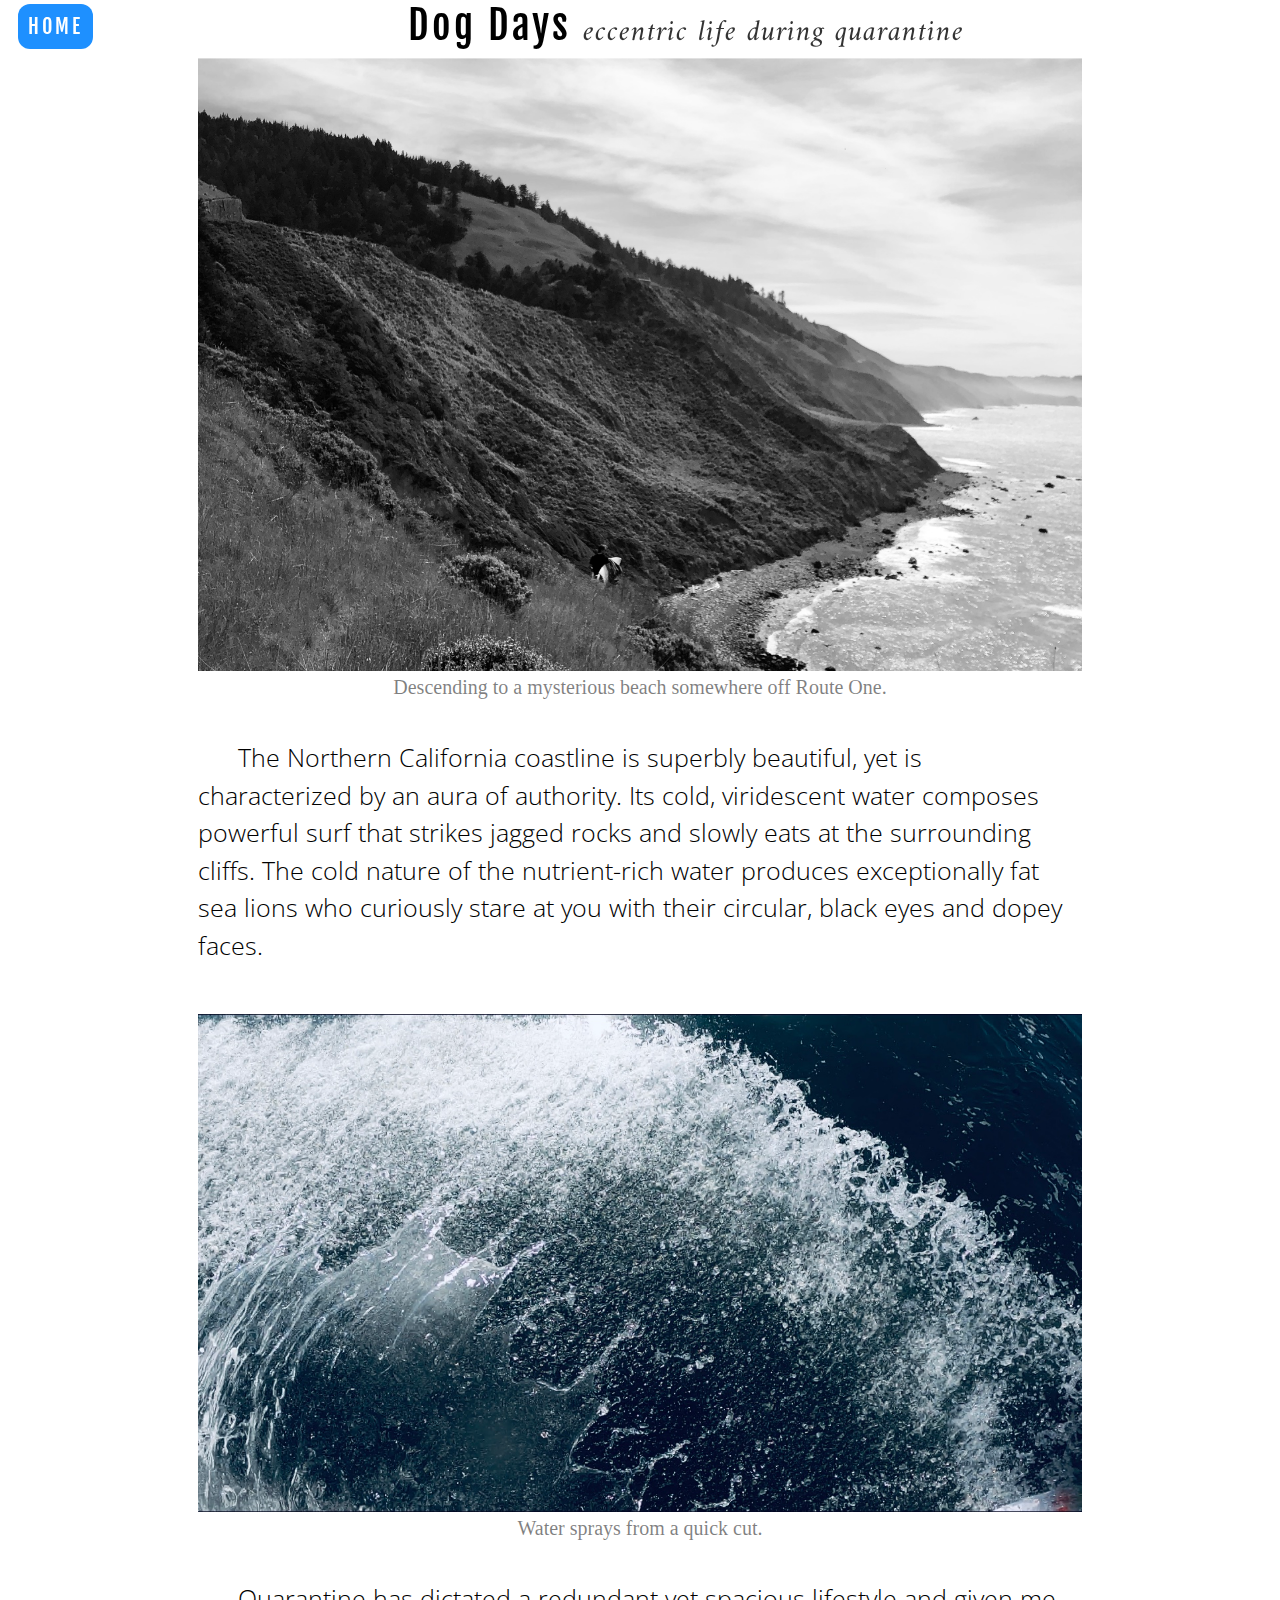
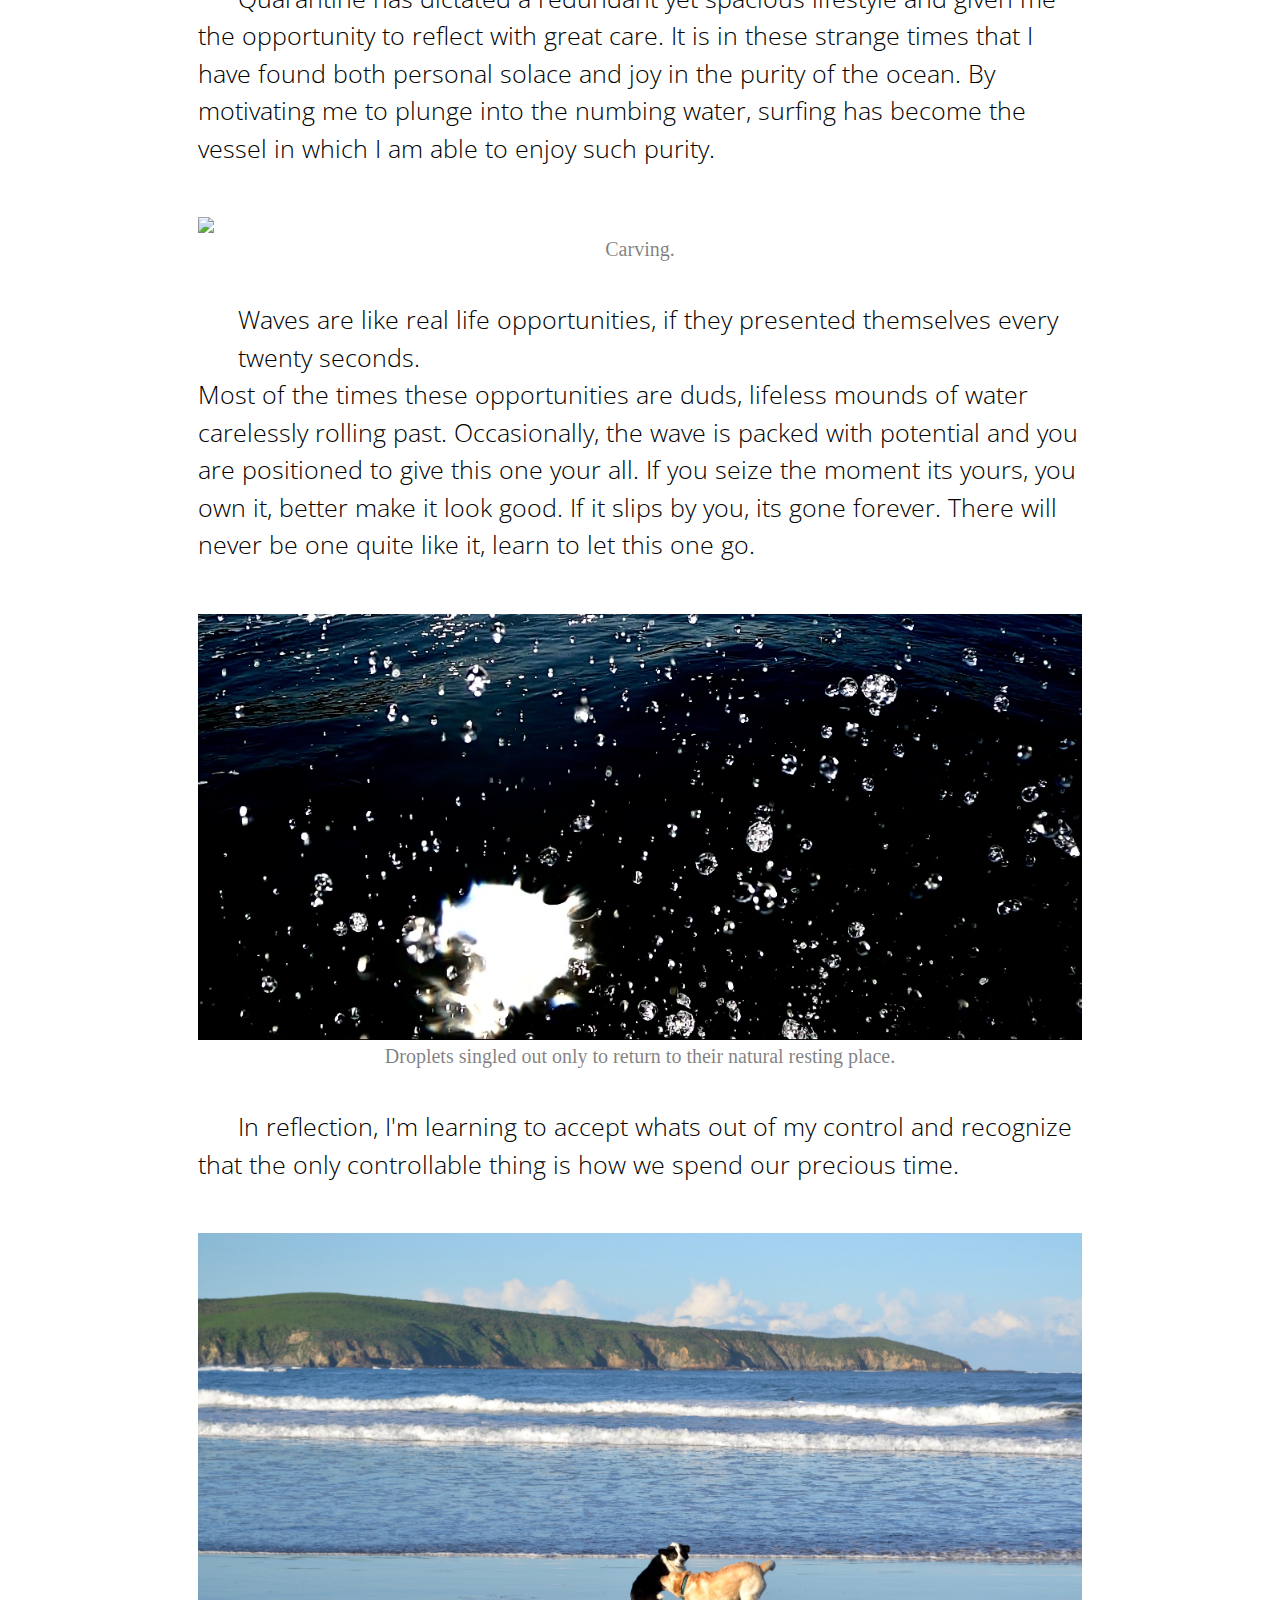
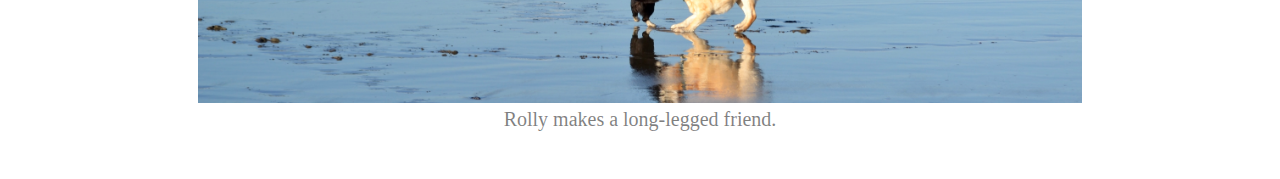
==== dog_days.html @ ae9cbd34 "personal website start" ====
<!DOCTYPE html>
<html lang="en">
<head>
    <meta charset="UTF-8">
    <link rel="stylesheet" href="post_style.css">
    <link rel="stylesheet" href="https://fonts.googleapis.com/css?family=Fjalla+One|Amiri|Shadows+Into+Light|Open+Sans+Condensed">
    <title>Dog Days</title>
</head>
<body>


<div class="title-cont">
    <div class="title"> Dog Days <span>eccentric life during quarantine</span>
        <div class="title-left">
        <a href="index.html">HOME</a>
        </div>
    </div>
</div>

<div class="description">
    <img src="images/retro_hw1.jpg" class="center">
    Descending to a mysterious beach somewhere off Route One.
</div>

<div class="body"> <span class="tab">The Northern California coastline is superbly beautiful,</span>
    yet is characterized by an aura of authority.
    Its cold, viridescent water composes powerful surf that strikes jagged rocks and slowly eats at the surrounding cliffs.
    The cold nature of the nutrient-rich water produces exceptionally fat sea lions who curiously stare at you with their circular,
    black eyes and dopey faces.
</div>

<div class="description">
    <img src="images/water_spray.jpg" class="center">
    Water sprays from a quick cut.
</div>

<div class="body"> <span class="tab">Quarantine has dictated a redundant yet spacious lifestyle</span>
    and given me the opportunity to reflect with great care.
    It is in these strange times that I have found both personal solace and joy in the purity of the ocean.
    By motivating me to plunge into the numbing water, surfing has become the vessel in which I am able to enjoy such purity.
</div>

<div class="description">
    <img src="CassidyMountjoy.github.io/images/cotback.jpg" class="center">
    Carving.
</div>

<div class="body">
<span class="tab">Waves are like real life opportunities, if they presented themselves every twenty seconds.</span>
    Most of the times these opportunities are duds, lifeless mounds of water carelessly rolling past.
    Occasionally, the wave is packed with potential and you are positioned to give this one your all. If you seize the moment its yours, you own it, better make it look good.
    If it slips by you, its gone forever. There will never be one quite like it, learn to let this one go.
</div>

<div class="description">
    <img src="images/bw_water.jpg" class="center">
    Droplets singled out only to return to their natural resting place.
</div>



<div class="body">
    <span class="tab">In reflection, I'm learning to accept whats out of my control</span>
        and recognize that the only controllable thing is how we spend our precious time.
</div>


<div class="description">
    <img src="images/rollyanddogdoran.jpg" class="center">
    Rolly makes a long-legged friend.
</div>


</body>
</html>
---- post_style.css ----
/*Story*/
a { text-decoration: none; }

.title-cont {
    width: 100%;
    position: fixed;
    top: 0px;
}

.title {
    overflow: hidden;
    background-color: rgba(255, 255, 255, .4);
    color: black;
    text-align: center;
    padding: 0px 10px;
    font-size: 40px;
    letter-spacing: 3px;
    font-weight: 100;
    font-family: 'Fjalla One', serif;
}

/* Float the link section to the right */
.title-left {
    float: left;
}

.title span {
    font-family: 'Amiri', serif;
    font-style: italic;
    font-size: 30px;
    color: rgba(0, 0, 0, .8);
    letter-spacing: 1px;
}

.title a {
    vertical-align: middle;
    height: 100%;
    background-color: dodgerblue;
    border-radius: 12px;
    padding: 10px;
    color: white;
    text-align: center;
    font-size: 20px;
    width: 5%;
}

.body {
    background-color: rgb(255, 255, 255);
    tab-size: 8;
    color: black;
    text-align: left;
    padding-left: 15%;
    padding-right: 15%;
    font-size: 25px;
    font-weight: lighter;
    line-height: 150%;
    font-family: 'Open Sans Condensed', serif;
}

.center {
    display: block;
    margin-left: auto;
    margin-right: auto;
    padding-bottom: 5px;
    width: 70%;
    border: none;
}

.description {
    padding-top: 50px;

    /*font-family: 'Amiri', serif;*/
    font-size: 20px;
    text-align: center;
    padding-bottom: 40px;
    color: rgba(0, 0, 0, .5);
}

.tab {
    display: inline-block;
    margin-left: 40px;
}
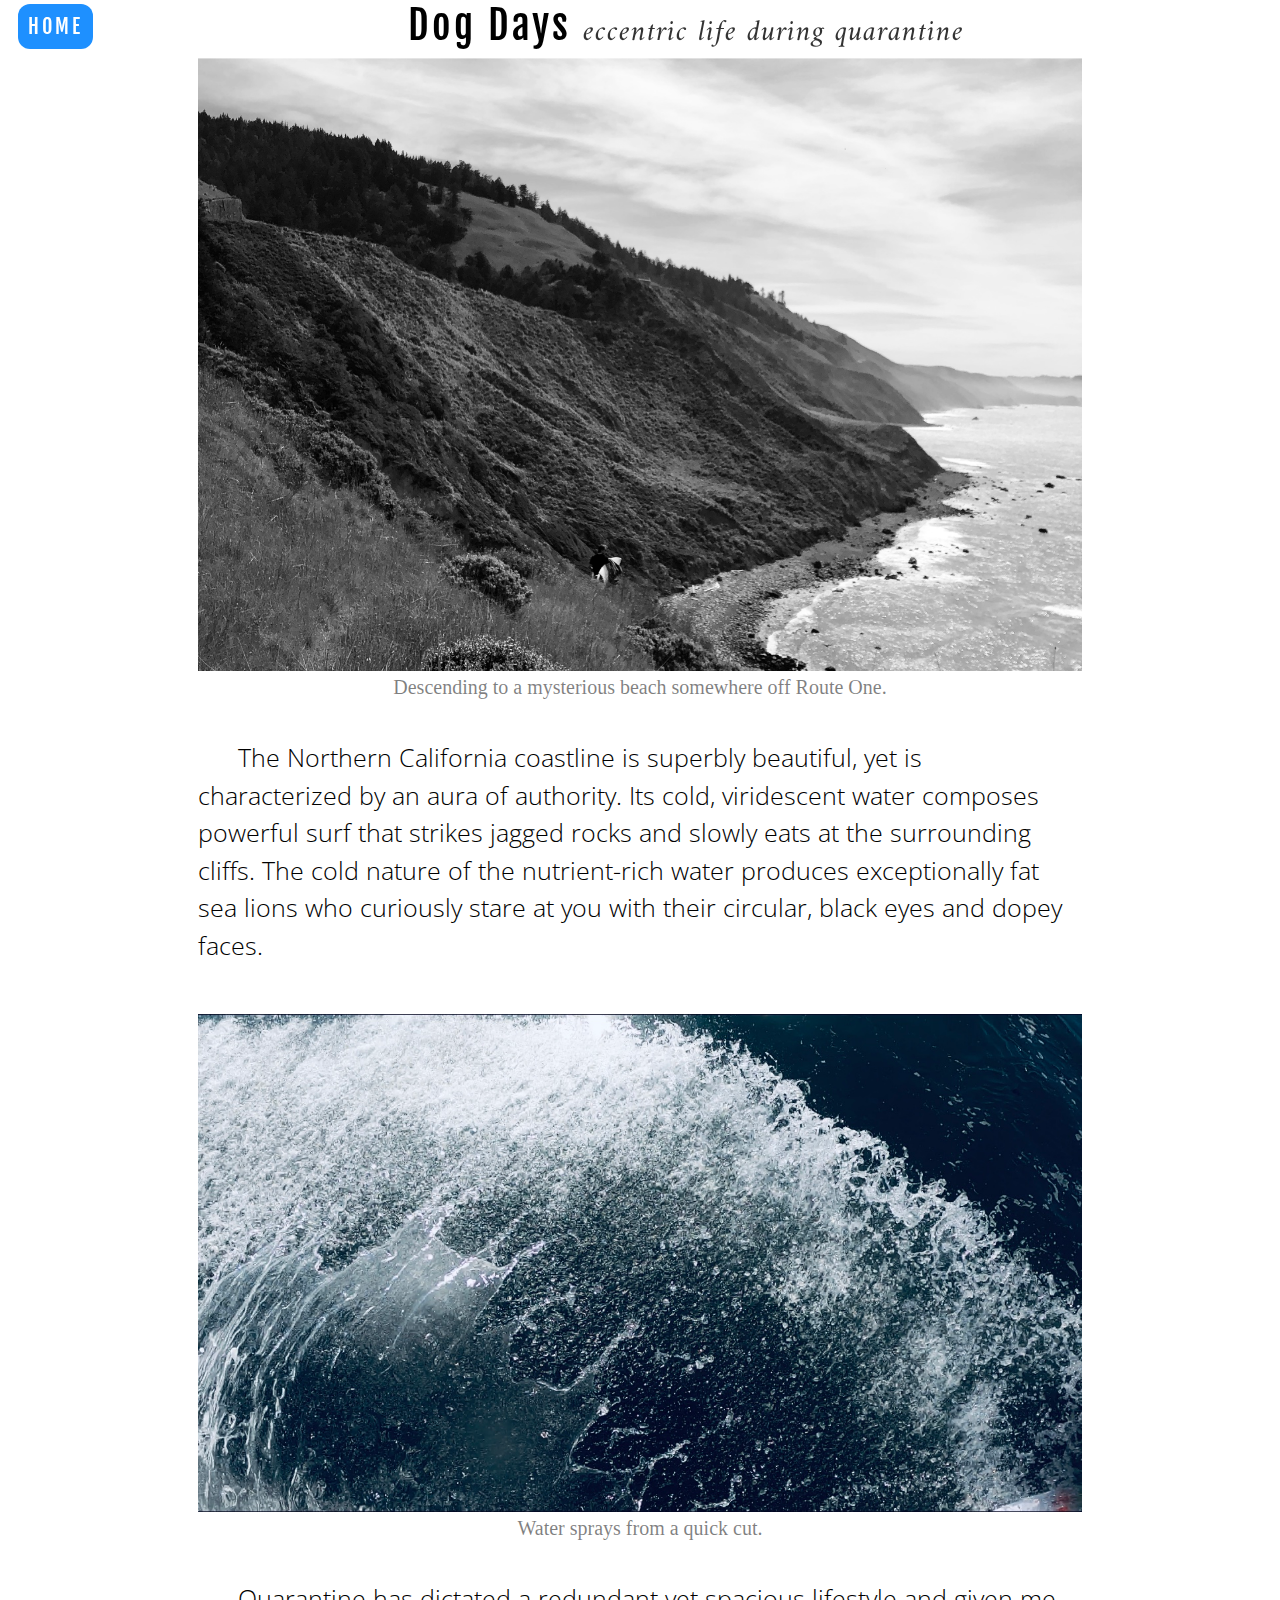
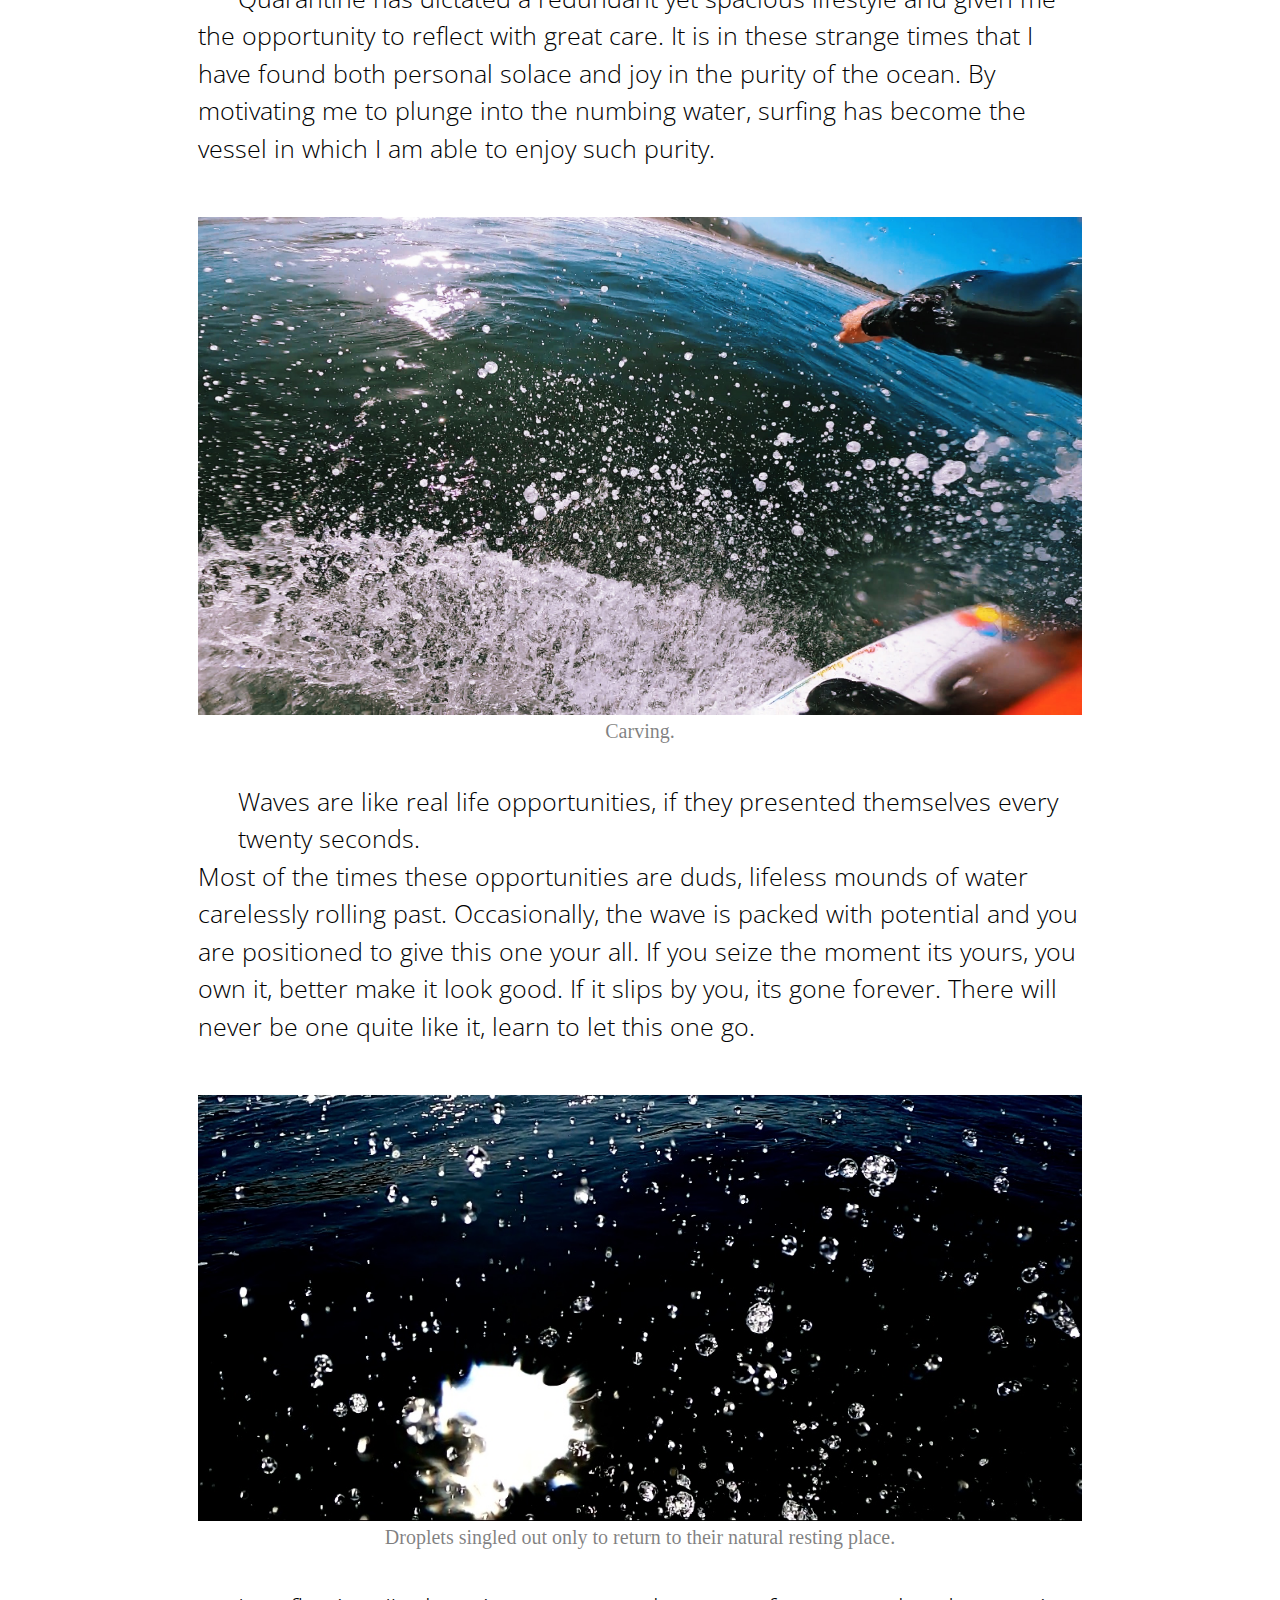
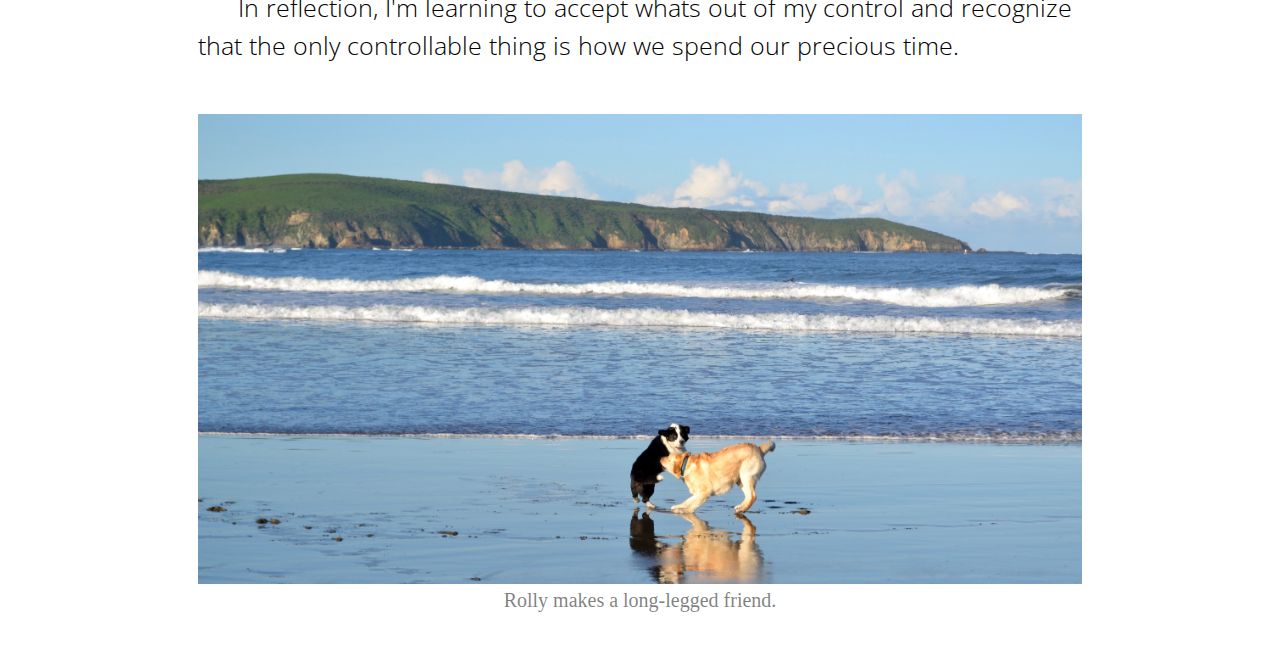
==== commit 544bf188: "https fix" ====
--- a/dog_days.html
+++ b/dog_days.html
@@ -41,7 +41,7 @@
 </div>
 
 <div class="description">
-    <img src="CassidyMountjoy.github.io/images/cotback.jpg" class="center">
+    <img src="images/cutback.JPG" class="center">
     Carving.
 </div>
 
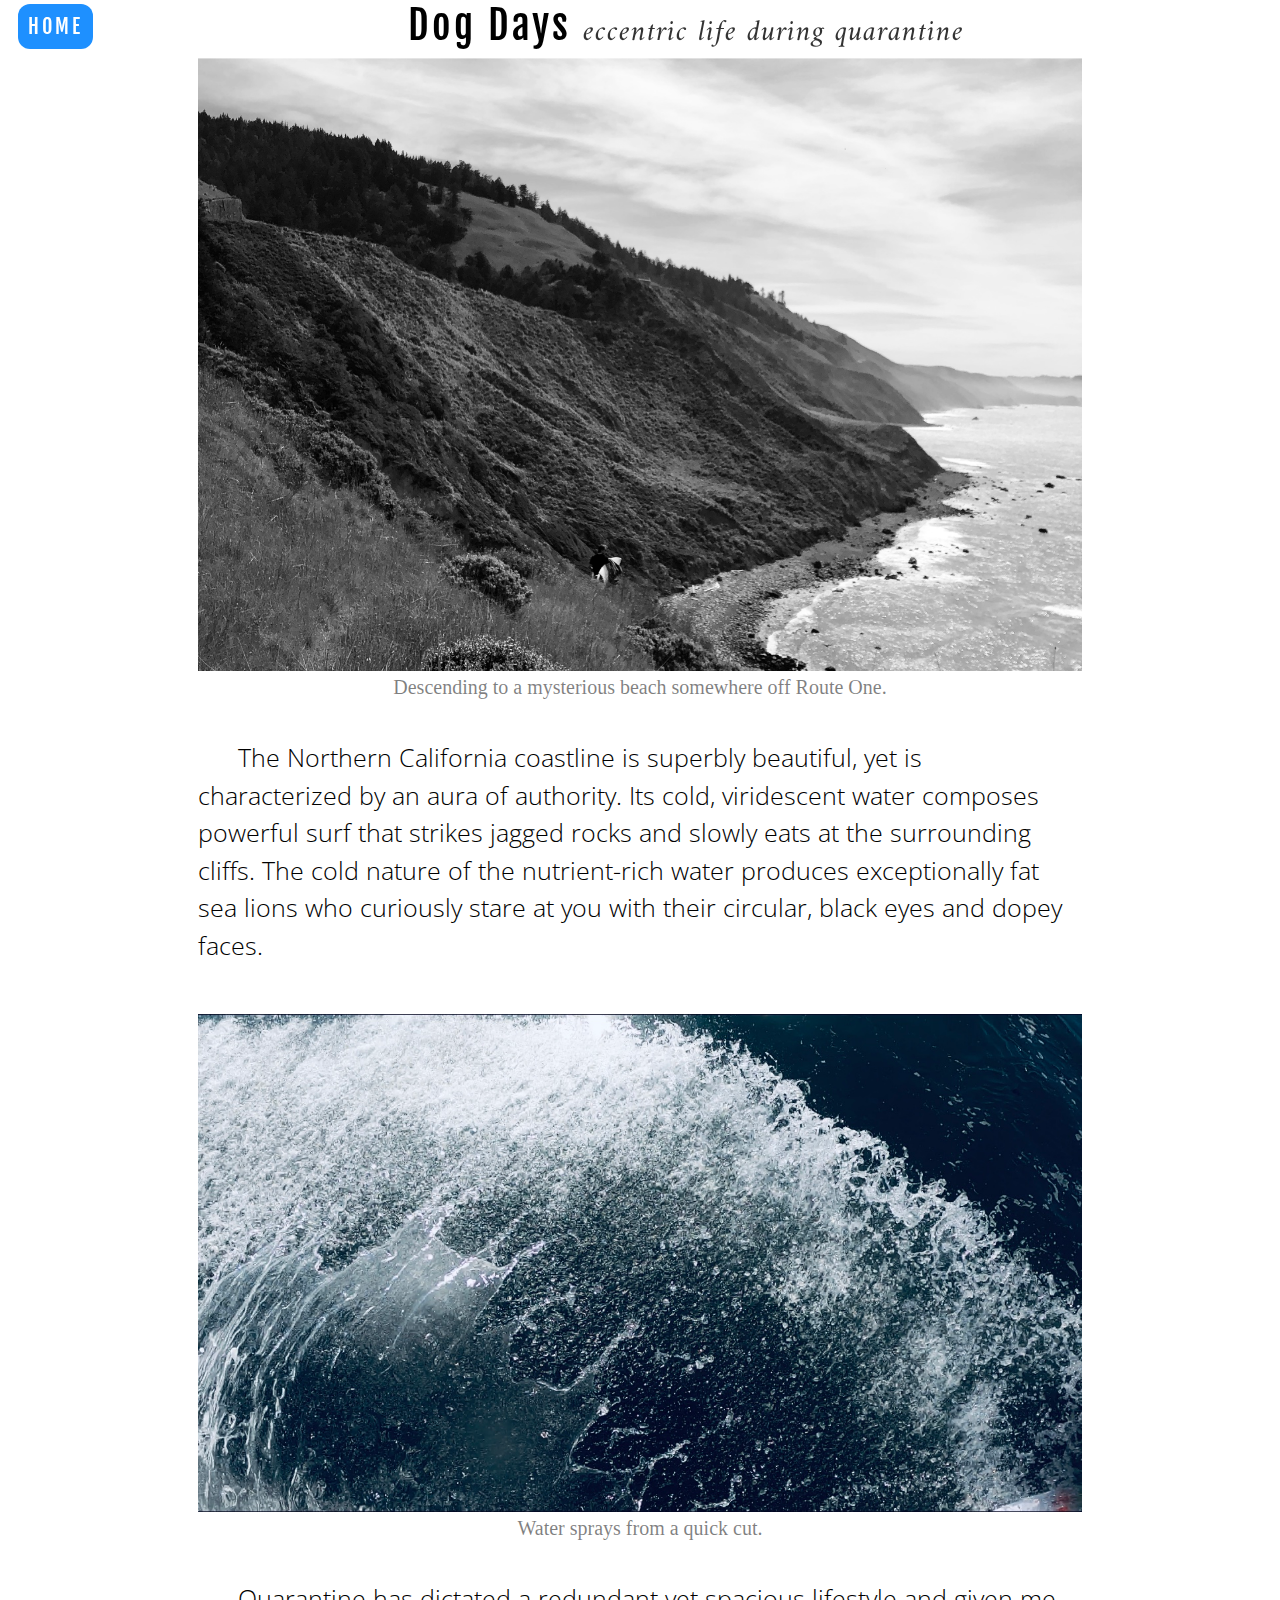
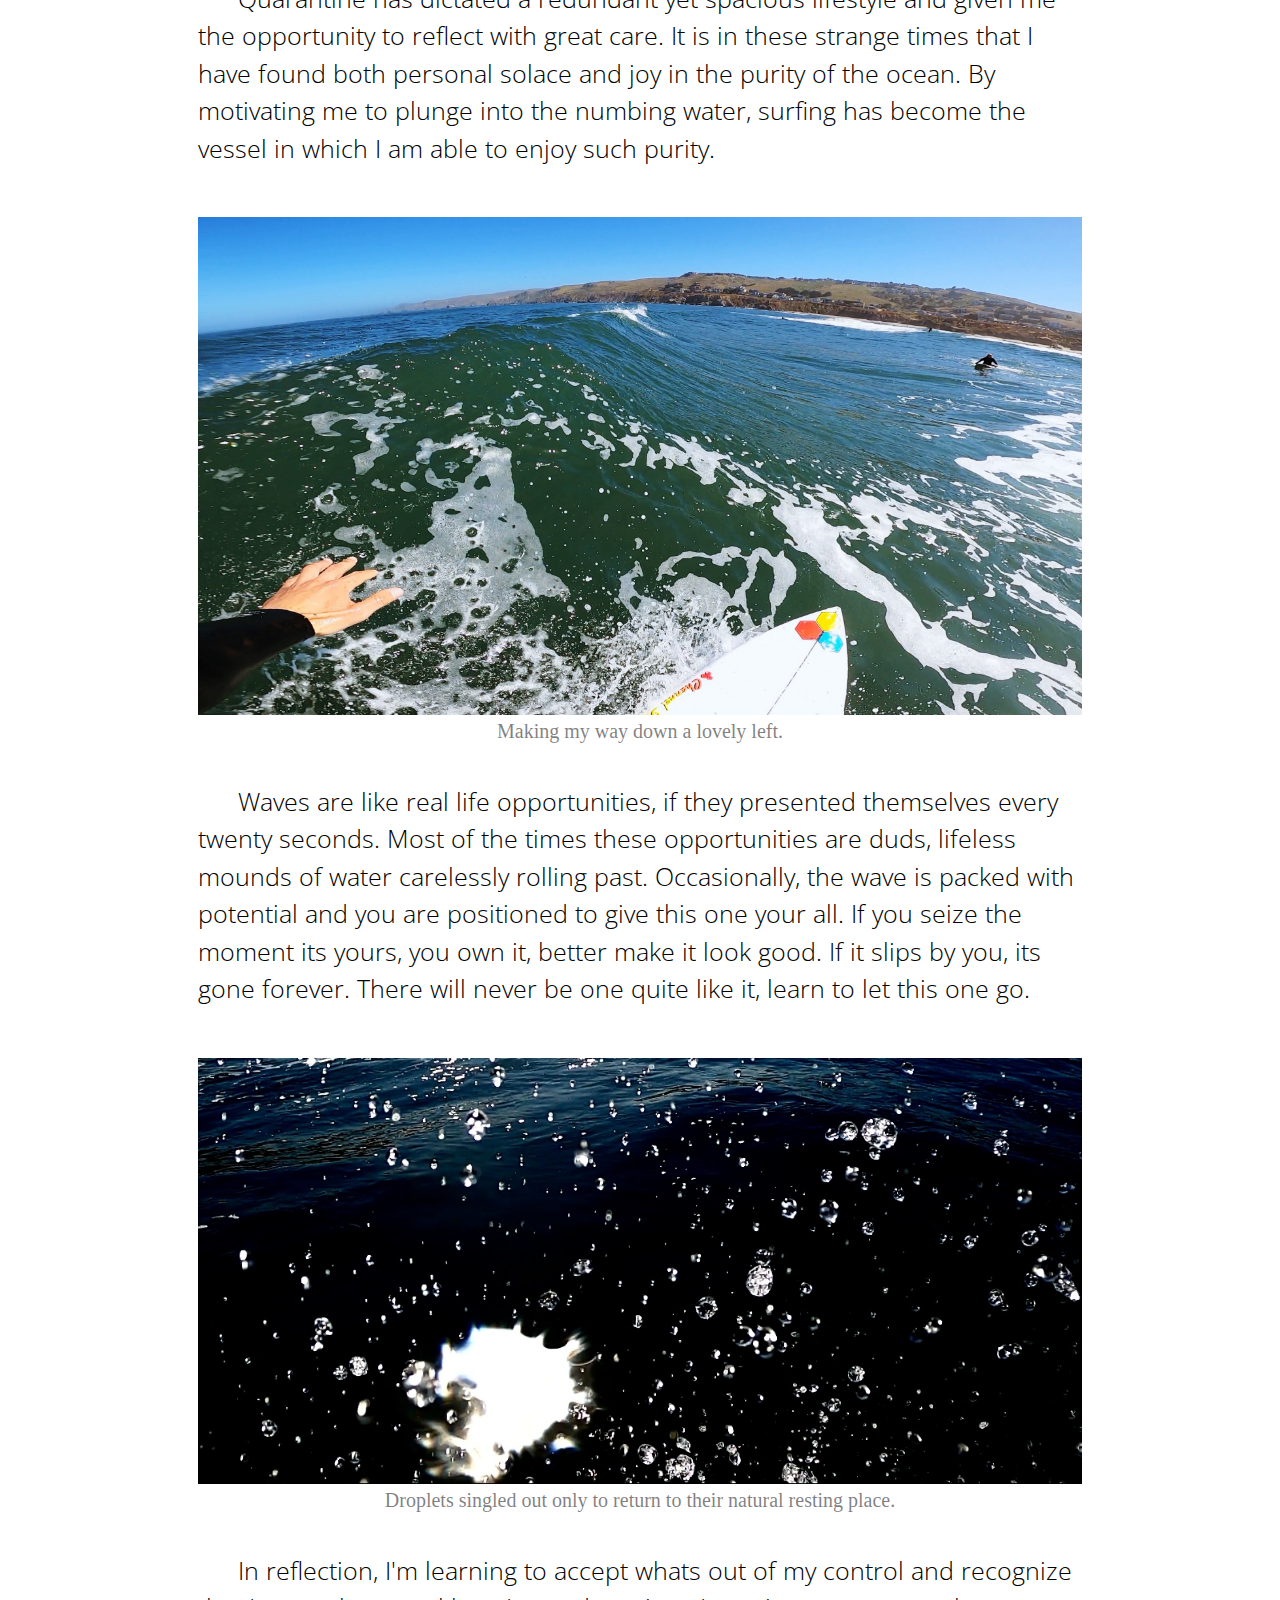
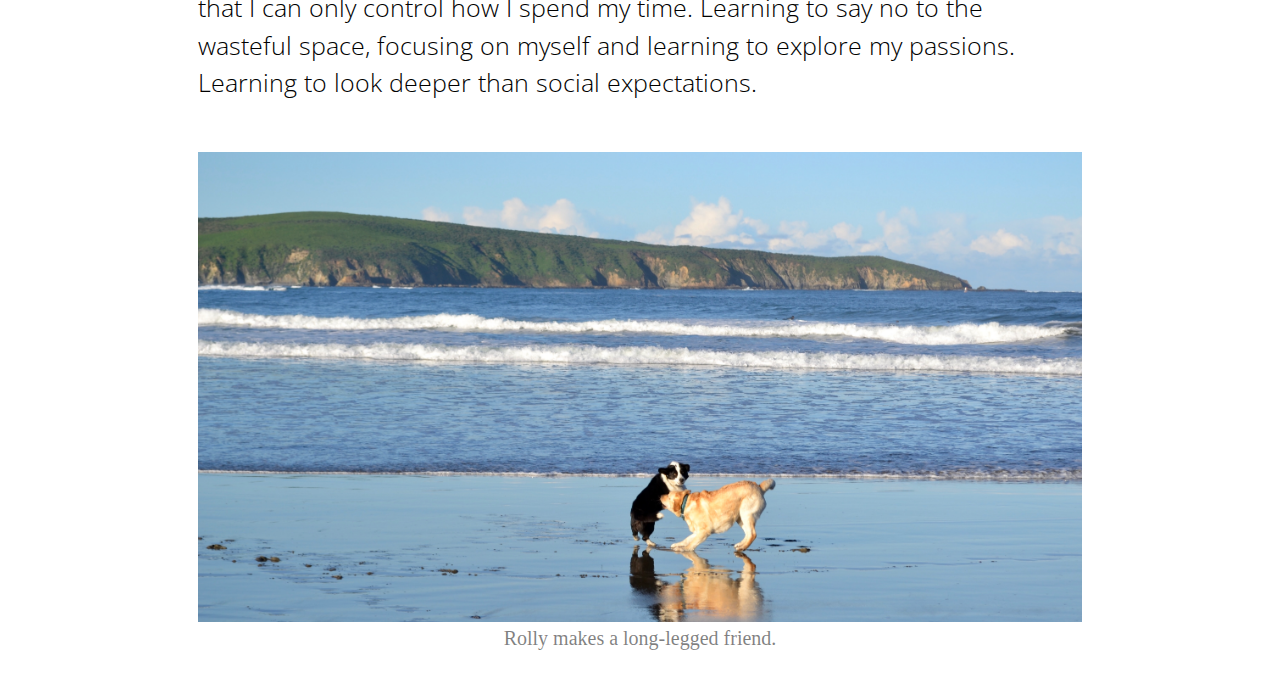
==== commit 1f87dcb9: "updates" ====
--- a/dog_days.html
+++ b/dog_days.html
@@ -41,8 +41,8 @@
 </div>
 
 <div class="description">
-    <img src="images/cutback.JPG" class="center">
-    Carving.
+    <img src="images/left_shot_hand.JPG" class="center">
+    Making my way down a lovely left.
 </div>
 
 <div class="body">
@@ -61,7 +61,8 @@
 
 <div class="body">
     <span class="tab">In reflection, I'm learning to accept whats out of my control</span>
-        and recognize that the only controllable thing is how we spend our precious time.
+    and recognize that I can only control how I spend my time. Learning to say no to the wasteful space, focusing
+    on myself and learning to explore my passions. Learning to look deeper than social expectations.
 </div>
 
 
--- a/post_style.css
+++ b/post_style.css
@@ -68,8 +68,6 @@
 
 .description {
     padding-top: 50px;
-
-    /*font-family: 'Amiri', serif;*/
     font-size: 20px;
     text-align: center;
     padding-bottom: 40px;
@@ -77,6 +75,5 @@
 }
 
 .tab {
-    display: inline-block;
     margin-left: 40px;
 }
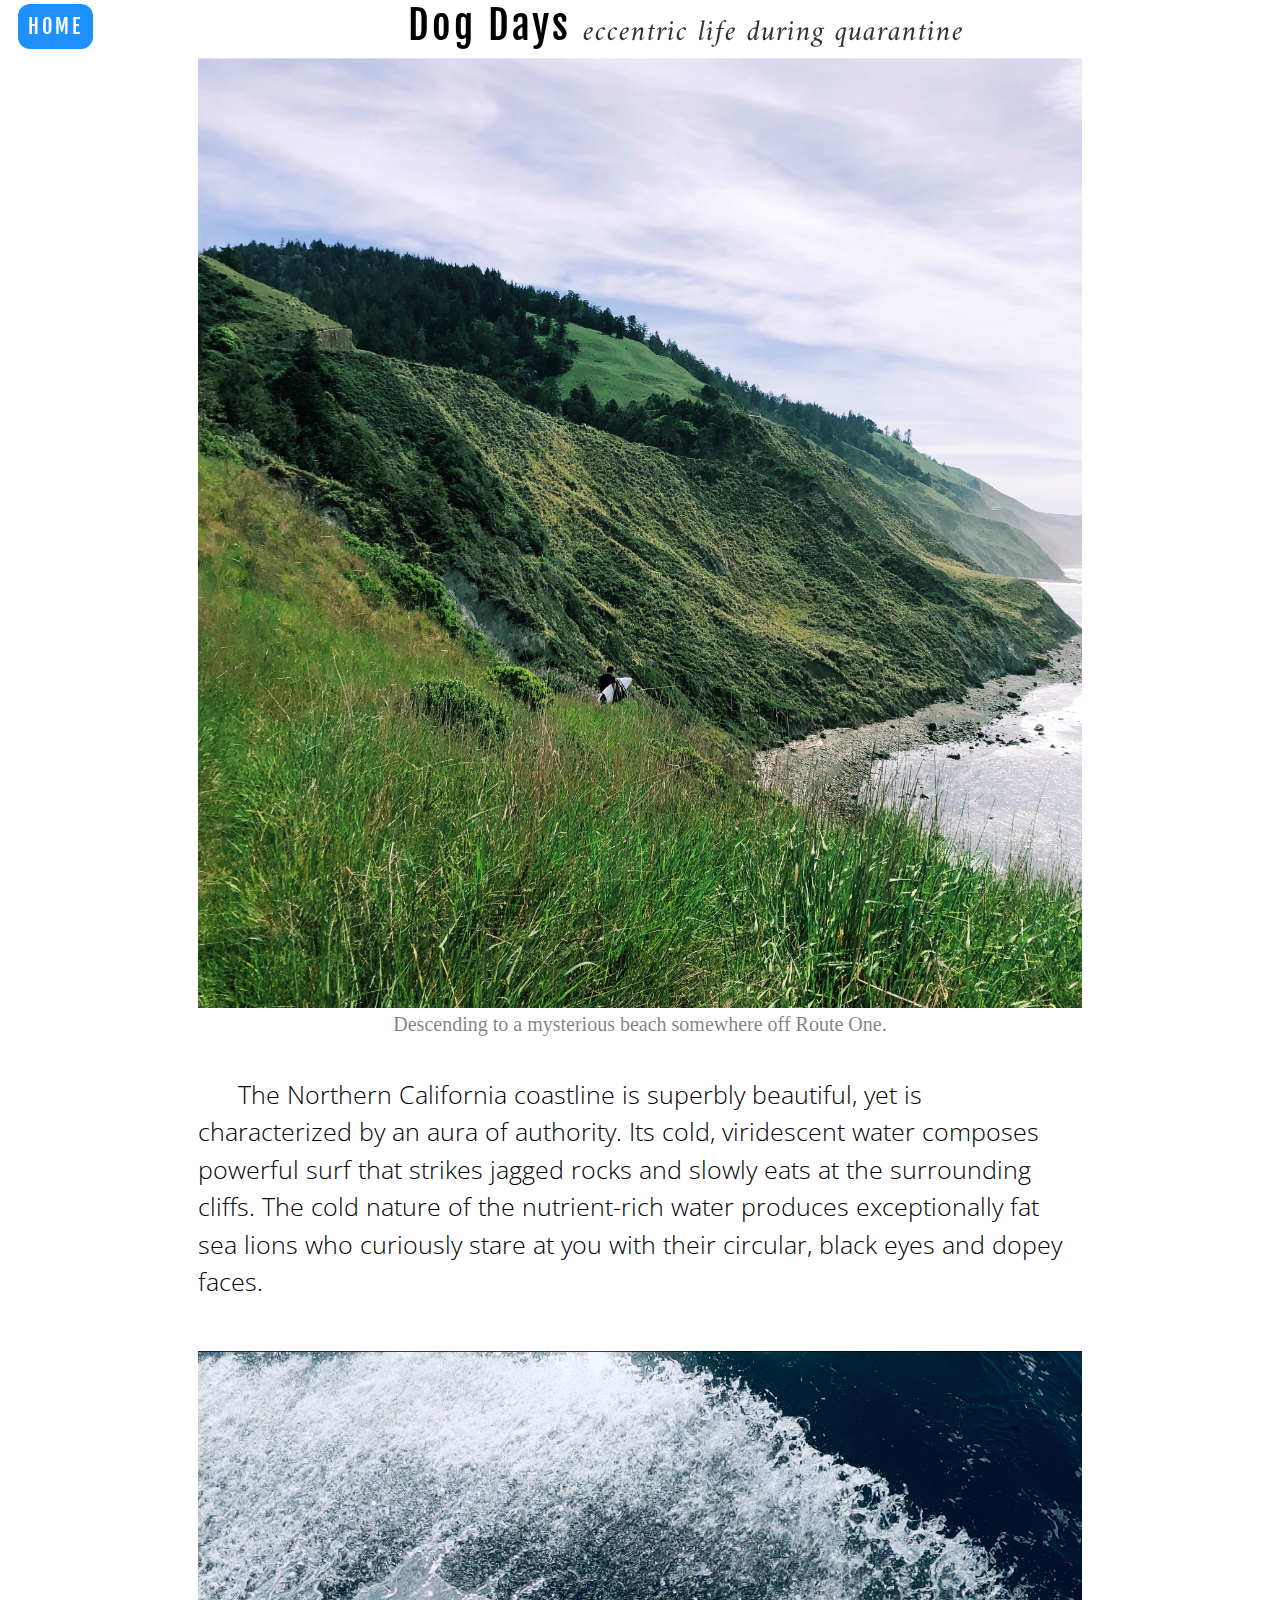
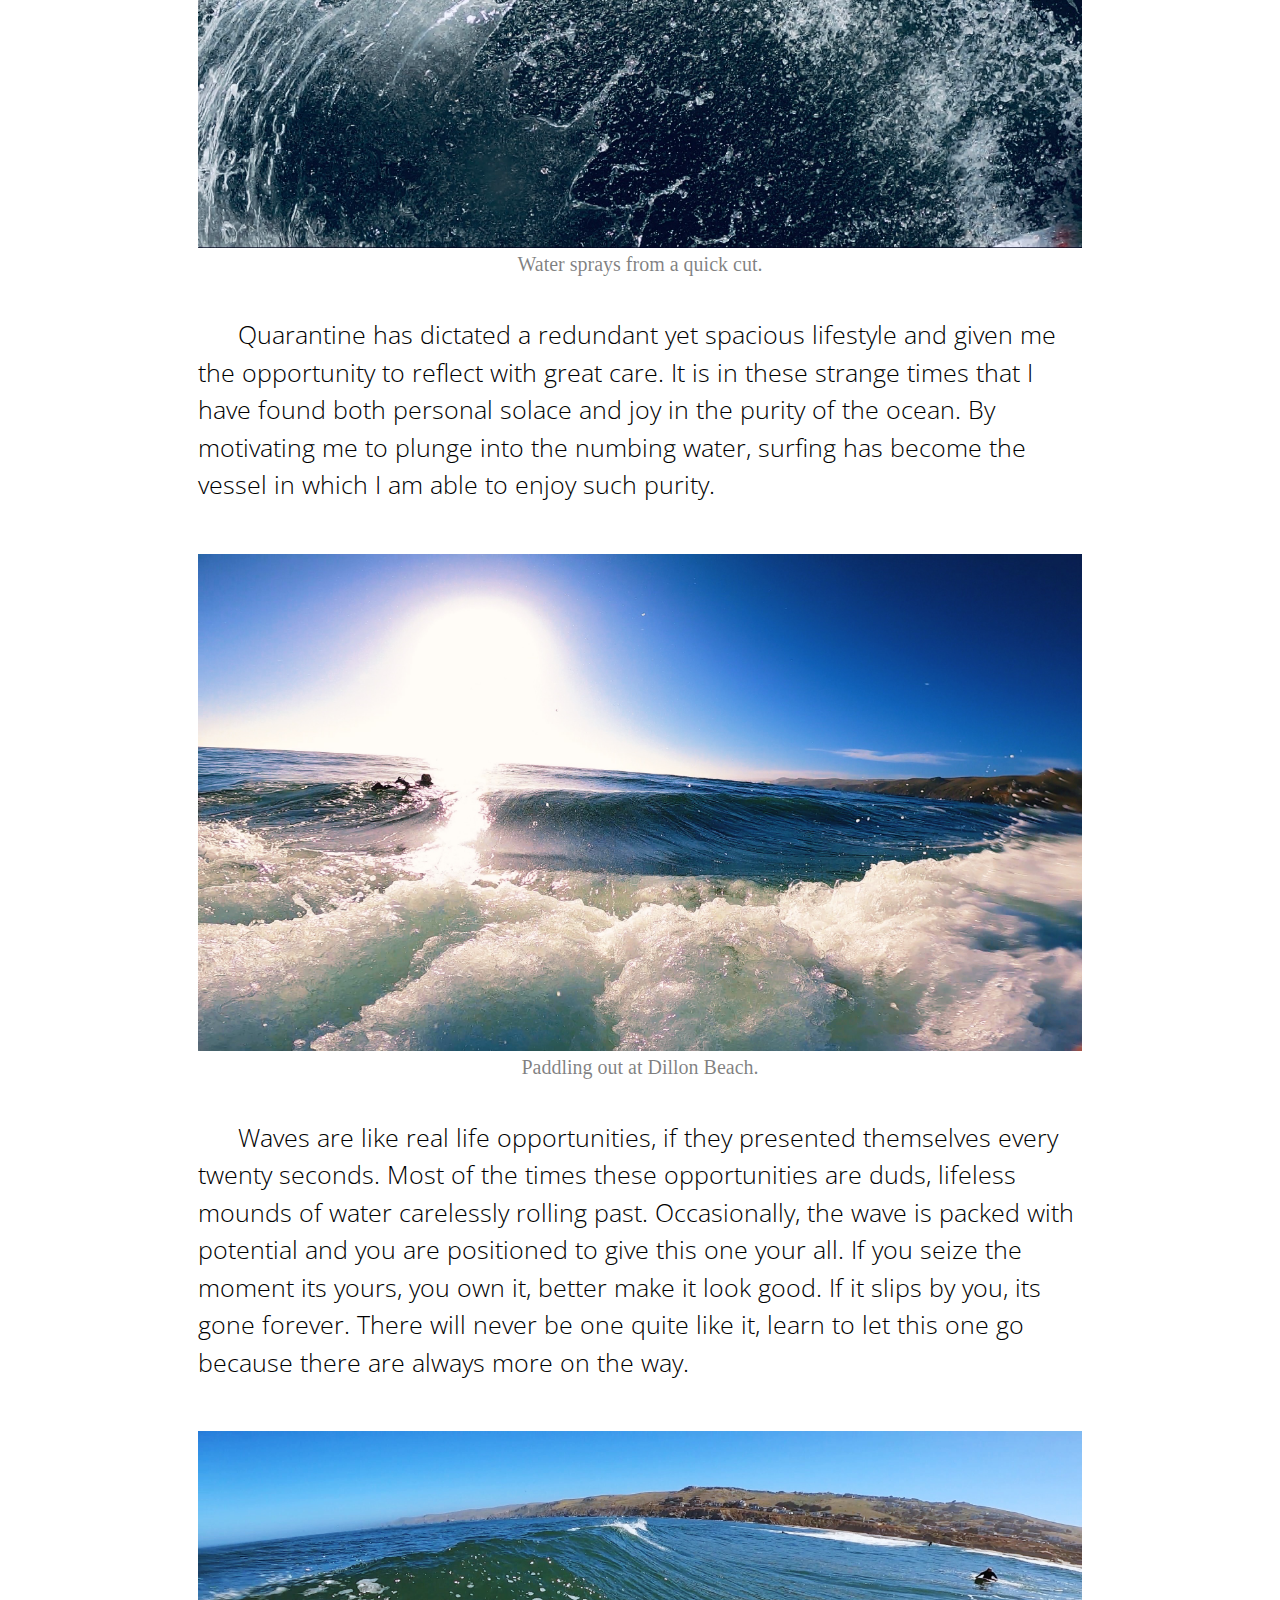
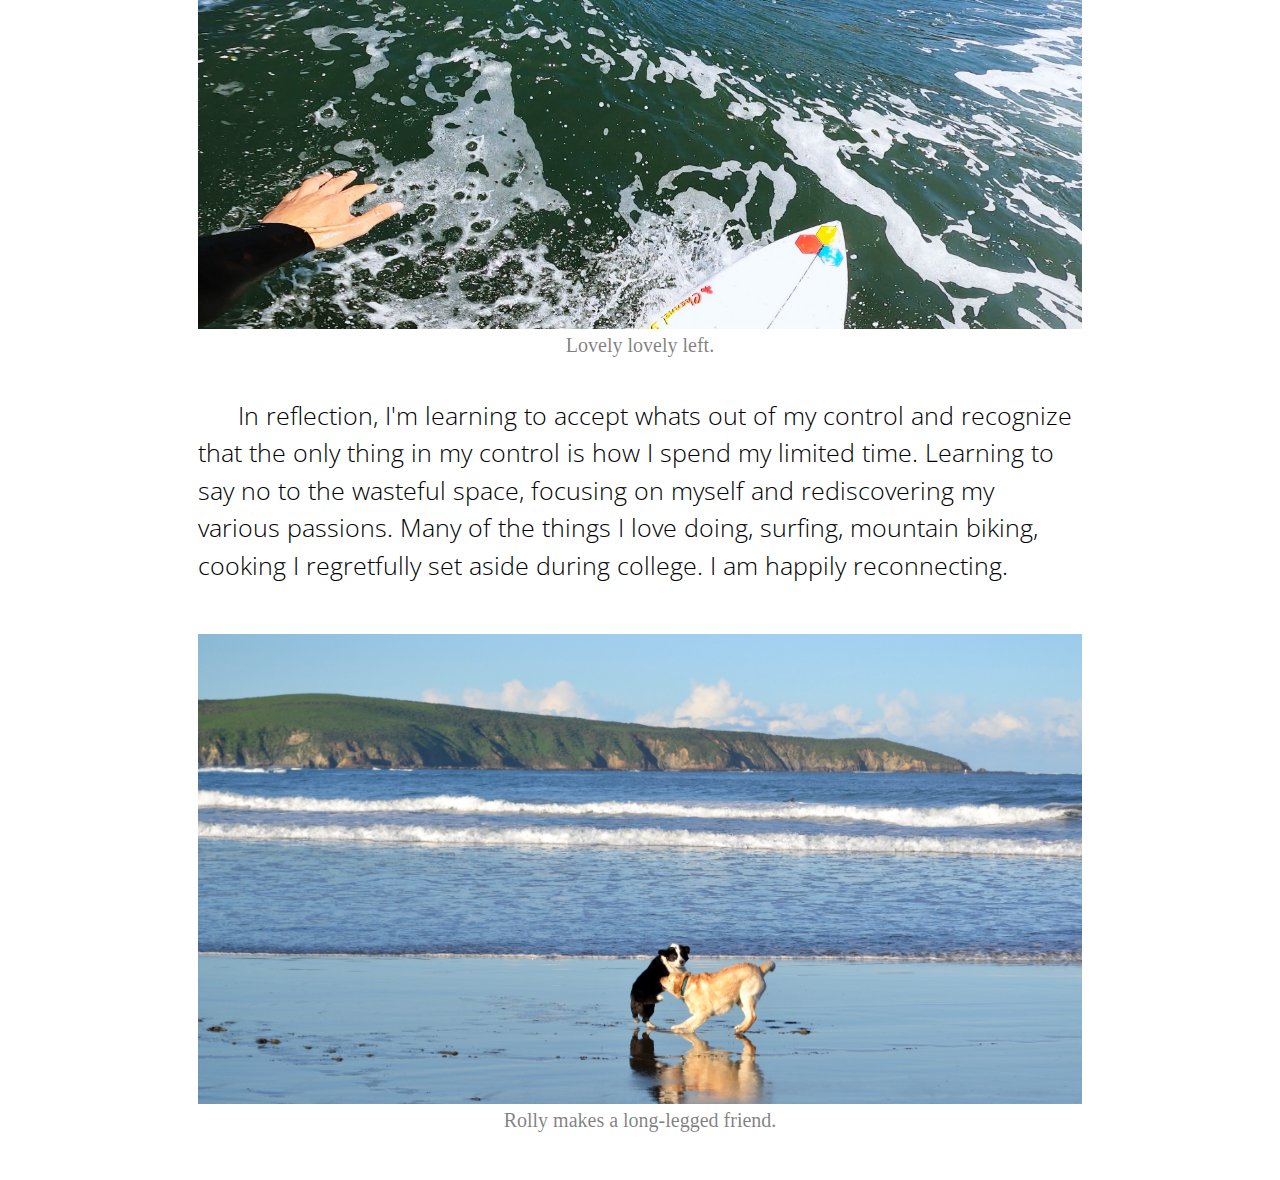
==== commit a21c8c8a: "update photos aand wrote more" ====
--- a/dog_days.html
+++ b/dog_days.html
@@ -18,7 +18,7 @@
 </div>
 
 <div class="description">
-    <img src="images/retro_hw1.jpg" class="center">
+    <img src="images/hw1descent.jpg" class="center">
     Descending to a mysterious beach somewhere off Route One.
 </div>
 
@@ -40,31 +40,34 @@
     By motivating me to plunge into the numbing water, surfing has become the vessel in which I am able to enjoy such purity.
 </div>
 
-<div class="description">
-    <img src="images/left_shot_hand.JPG" class="center">
-    Making my way down a lovely left.
-</div>
-
-<div class="body">
-<span class="tab">Waves are like real life opportunities, if they presented themselves every twenty seconds.</span>
-    Most of the times these opportunities are duds, lifeless mounds of water carelessly rolling past.
-    Occasionally, the wave is packed with potential and you are positioned to give this one your all. If you seize the moment its yours, you own it, better make it look good.
-    If it slips by you, its gone forever. There will never be one quite like it, learn to let this one go.
-</div>
 
 <div class="description">
-    <img src="images/bw_water.jpg" class="center">
-    Droplets singled out only to return to their natural resting place.
+    <img src="images/sun_over_em.JPG" class="center">
+    Paddling out at Dillon Beach.
 </div>
 
 
 
 <div class="body">
-    <span class="tab">In reflection, I'm learning to accept whats out of my control</span>
-    and recognize that I can only control how I spend my time. Learning to say no to the wasteful space, focusing
-    on myself and learning to explore my passions. Learning to look deeper than social expectations.
+<span class="tab">Waves are like real life opportunities, if they presented themselves every twenty seconds.</span>
+    Most of the times these opportunities are duds, lifeless mounds of water carelessly rolling past.
+    Occasionally, the wave is packed with potential and you are positioned to give this one your all.
+    If you seize the moment its yours, you own it, better make it look good.
+    If it slips by you, its gone forever. There will never be one quite like it, learn to let this one go because there are
+    always more on the way.
 </div>
 
+<div class="description">
+    <img src="images/left_shot_hand.JPG" class="center">
+    Lovely lovely left.
+</div>
+
+<div class="body">
+    <span class="tab">In reflection, I'm learning to accept whats out of my control</span>
+    and recognize that the only thing in my control is how I spend my limited time. Learning to say no to the wasteful space, focusing
+    on myself and rediscovering my various passions. Many of the things I love doing, surfing, mountain biking, cooking I
+    regretfully set aside during college. I am happily reconnecting.
+</div>
 
 <div class="description">
     <img src="images/rollyanddogdoran.jpg" class="center">
